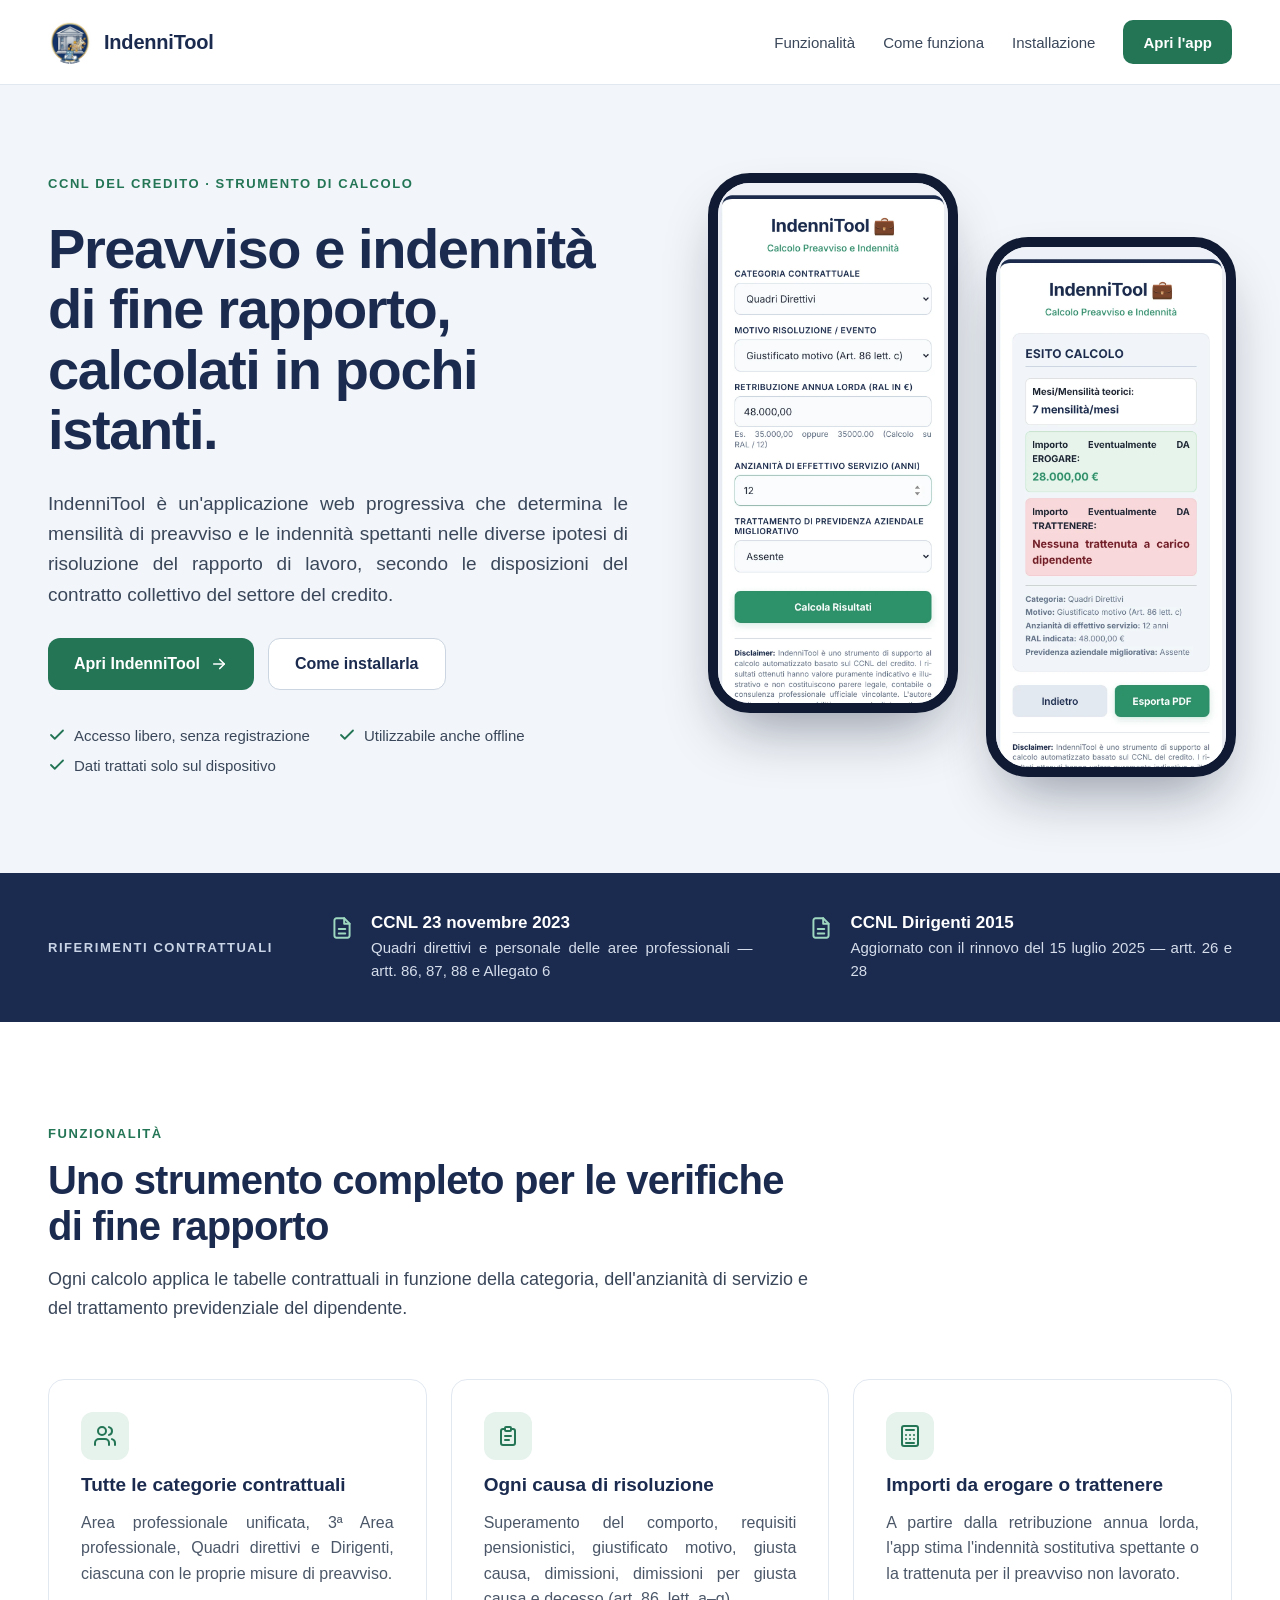
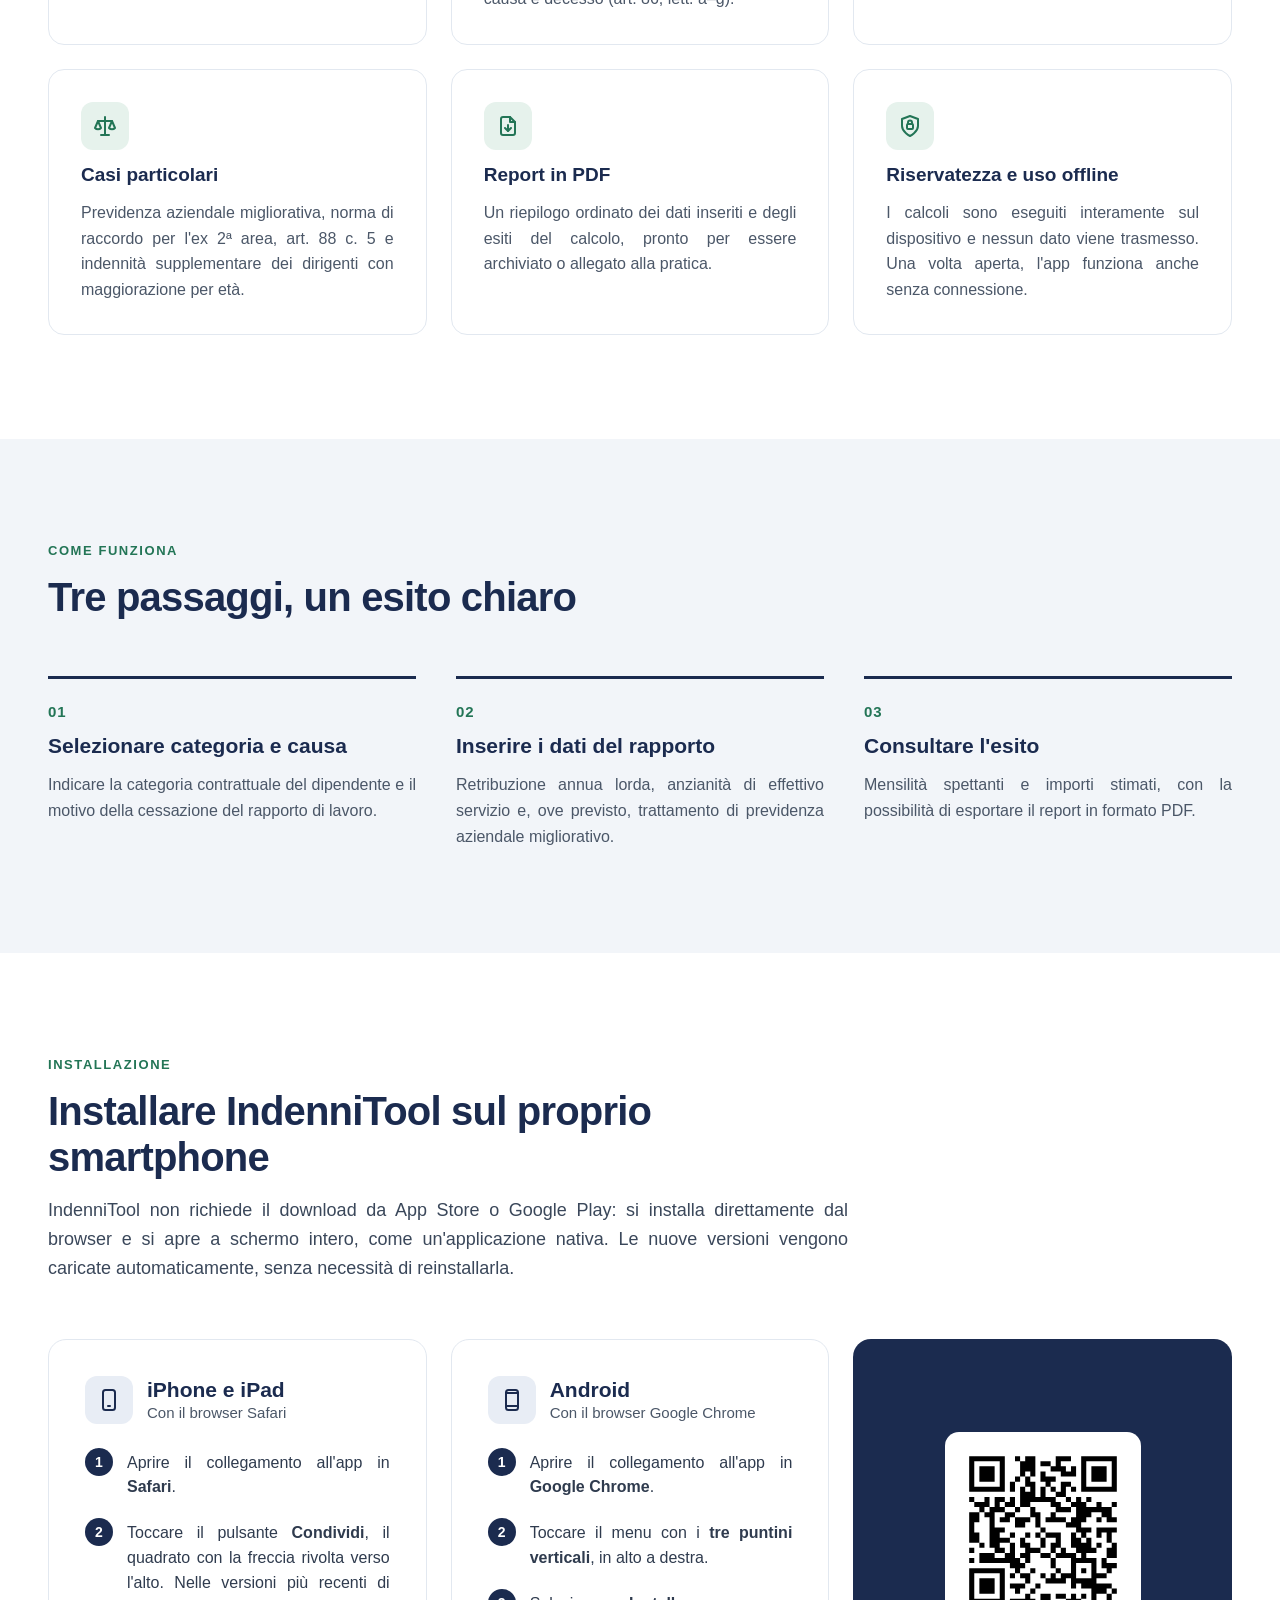
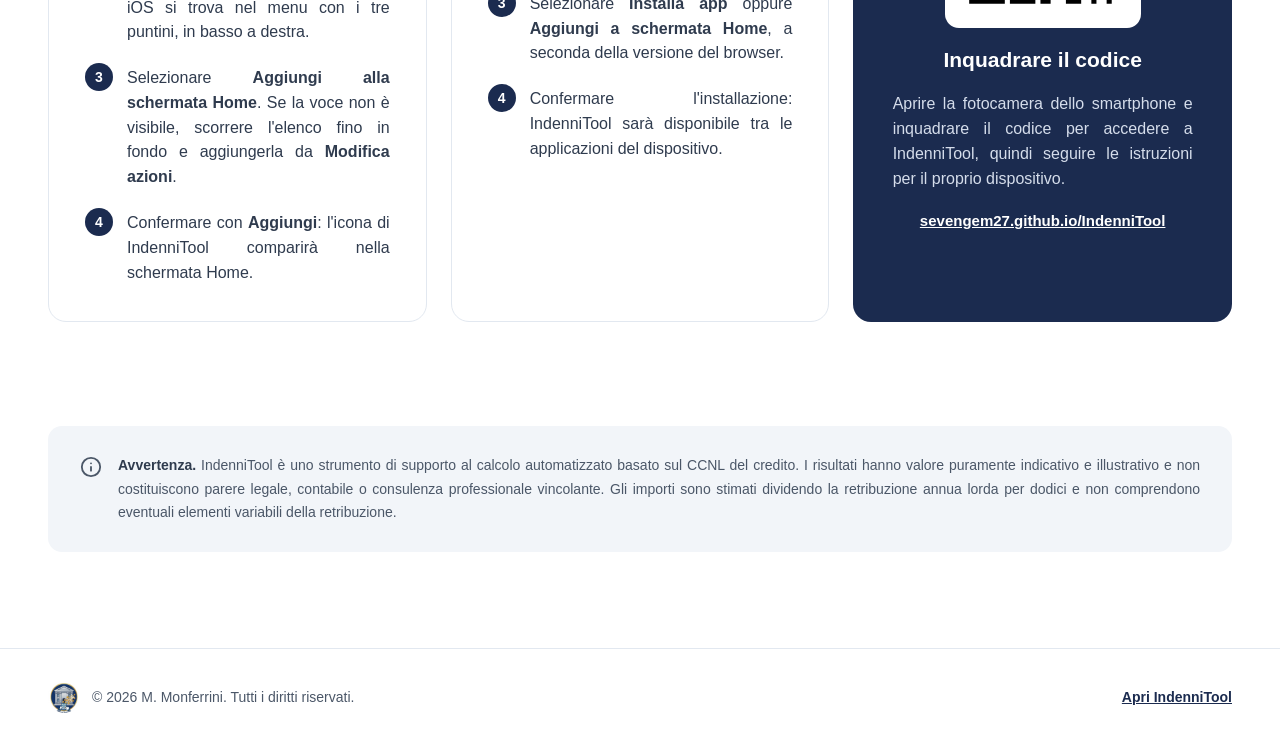
==== presentazione.html @ 3607d99e "Pagina di presentazione e testi giustificati - Nuova pagina pubblica presentazione.html con funziona" ====
<!DOCTYPE html>
<html lang="it">
<head>
<meta charset="UTF-8">
<meta name="viewport" content="width=device-width, initial-scale=1.0">
<title>IndenniTool – Calcolo del preavviso e delle indennità nel CCNL del credito</title>
<meta name="description" content="Applicazione web per calcolare mensilità di preavviso e indennità di fine rapporto secondo il CCNL del credito. Si installa sullo smartphone direttamente dal browser e funziona anche offline.">
<meta name="theme-color" content="#1B2B4F">
<link rel="icon" type="image/png" href="icon-192.png">
<link rel="apple-touch-icon" href="icon.png">
<link rel="canonical" href="https://sevengem27.github.io/IndenniTool/presentazione.html">

<!-- Anteprima del link quando la pagina viene condivisa (WhatsApp, e-mail, Teams, LinkedIn…) -->
<meta property="og:type" content="website">
<meta property="og:locale" content="it_IT">
<meta property="og:site_name" content="IndenniTool">
<meta property="og:title" content="IndenniTool – Preavviso e indennità di fine rapporto">
<meta property="og:description" content="Applicazione web per calcolare mensilità di preavviso e indennità di fine rapporto secondo il CCNL del credito. Si installa sullo smartphone direttamente dal browser e funziona anche offline.">
<meta property="og:url" content="https://sevengem27.github.io/IndenniTool/presentazione.html">
<meta property="og:image" content="https://sevengem27.github.io/IndenniTool/icon.png">
<meta property="og:image:width" content="512">
<meta property="og:image:height" content="512">
<meta name="twitter:card" content="summary">

<style>
html{scroll-behavior:smooth}
*{box-sizing:border-box}
img{max-width:100%}
body{margin:0;background:#FFFFFF}
a{color:#1B2B4F}a:hover{color:#237556}
.pulsante-primario:hover{filter:brightness(0.92)}
.pulsante-secondario:hover{background:#E4EAF2}
.voce-menu{text-decoration:none}
.voce-menu:hover{text-decoration:underline}
p{text-align:justify;-webkit-hyphens:auto;hyphens:auto}
@media (max-width: 760px){
  .secondo-telefono{display:none !important}
  .menu-voci{display:none !important}
  .titolo-hero{font-size:38px !important}
  .titolo-sezione{font-size:30px !important}
  .sezione{padding-left:20px !important;padding-right:20px !important}
  .scheda{padding:24px !important}
}
</style>
</head>
<body>
<div style="width: 100%; box-sizing: border-box; font-family: -apple-system, BlinkMacSystemFont, 'Segoe UI', Roboto, Helvetica, Arial, sans-serif; color: #1C2434; background: #FFFFFF">

<!-- Intestazione -->
<header class="sezione" style="box-sizing: border-box; padding: 20px 48px; border-bottom: 1px solid #E2E8F0; background: #FFFFFF">
<div style="max-width: 1200px; margin: 0 auto; display: flex; flex-wrap: wrap; align-items: center; justify-content: space-between; gap: 16px">
<a href="#inizio" style="display: flex; align-items: center; gap: 12px; text-decoration: none; color: #1B2B4F">
<img src="icon-192.png" alt="" style="width: 44px; height: 44px; border-radius: 50%">
<span style="font-size: 20px; font-weight: 800; letter-spacing: -0.01em">IndenniTool</span>
</a>
<nav aria-label="Navigazione principale" style="display: flex; flex-wrap: wrap; align-items: center; gap: 28px">
<div class="menu-voci" style="display: flex; gap: 28px">
<a class="voce-menu" href="#funzionalita" style="font-size: 15px; font-weight: 500; color: #3A475A">Funzionalità</a>
<a class="voce-menu" href="#come-funziona" style="font-size: 15px; font-weight: 500; color: #3A475A">Come funziona</a>
<a class="voce-menu" href="#installazione" style="font-size: 15px; font-weight: 500; color: #3A475A">Installazione</a>
</div>
<a class="pulsante-primario" href="https://sevengem27.github.io/IndenniTool/" style="display: inline-flex; align-items: center; min-height: 44px; padding: 0 20px; border-radius: 10px; background: #237556; color: #FFFFFF; font-size: 15px; font-weight: 700; text-decoration: none">Apri l'app</a>
</nav>
</div>
</header>

<!-- Hero -->
<section id="inizio" class="sezione" style="box-sizing: border-box; padding: 88px 48px 96px; background: #F2F5F9">
<div style="max-width: 1200px; margin: 0 auto; display: flex; flex-wrap: wrap; align-items: center; gap: 64px">
<div style="flex: 1 1 520px; min-width: 0; display: flex; flex-direction: column; gap: 28px">
<p style="margin: 0; font-size: 13px; font-weight: 700; letter-spacing: 0.12em; text-transform: uppercase; text-align: left; color: #237556">CCNL del Credito · Strumento di calcolo</p>
<h1 class="titolo-hero" style="margin: 0; font-size: 56px; line-height: 1.08; font-weight: 800; letter-spacing: -0.025em; color: #1B2B4F">Preavviso e indennità di fine rapporto, calcolati in pochi istanti.</h1>
<p style="margin: 0; max-width: 580px; font-size: 19px; line-height: 1.6; color: #3A475A">IndenniTool è un'applicazione web progressiva che determina le mensilità di preavviso e le indennità spettanti nelle diverse ipotesi di risoluzione del rapporto di lavoro, secondo le disposizioni del contratto collettivo del settore del credito.</p>
<div style="display: flex; flex-wrap: wrap; gap: 14px">
<a class="pulsante-primario" href="https://sevengem27.github.io/IndenniTool/" style="display: inline-flex; align-items: center; gap: 10px; min-height: 52px; padding: 0 26px; border-radius: 12px; background: #237556; color: #FFFFFF; font-size: 16px; font-weight: 700; text-decoration: none">Apri IndenniTool
<svg aria-hidden="true" width="18" height="18" viewBox="0 0 24 24" fill="none" stroke="currentColor" stroke-width="2.2" stroke-linecap="round" stroke-linejoin="round"><path d="M5 12h14"></path><path d="M13 6l6 6-6 6"></path></svg>
</a>
<a class="pulsante-secondario" href="#installazione" style="display: inline-flex; align-items: center; min-height: 52px; padding: 0 26px; border-radius: 12px; background: #FFFFFF; border: 1.5px solid #CBD5E1; color: #1B2B4F; font-size: 16px; font-weight: 700; text-decoration: none">Come installarla</a>
</div>
<ul style="margin: 8px 0 0; padding: 0; list-style: none; display: flex; flex-wrap: wrap; gap: 12px 28px">
<li style="display: flex; align-items: center; gap: 8px; font-size: 15px; font-weight: 500; color: #3A475A">
<svg aria-hidden="true" width="18" height="18" viewBox="0 0 24 24" fill="none" stroke="#237556" stroke-width="2.4" stroke-linecap="round" stroke-linejoin="round"><path d="M20 6L9 17l-5-5"></path></svg>
Accesso libero, senza registrazione</li>
<li style="display: flex; align-items: center; gap: 8px; font-size: 15px; font-weight: 500; color: #3A475A">
<svg aria-hidden="true" width="18" height="18" viewBox="0 0 24 24" fill="none" stroke="#237556" stroke-width="2.4" stroke-linecap="round" stroke-linejoin="round"><path d="M20 6L9 17l-5-5"></path></svg>
Utilizzabile anche offline</li>
<li style="display: flex; align-items: center; gap: 8px; font-size: 15px; font-weight: 500; color: #3A475A">
<svg aria-hidden="true" width="18" height="18" viewBox="0 0 24 24" fill="none" stroke="#237556" stroke-width="2.4" stroke-linecap="round" stroke-linejoin="round"><path d="M20 6L9 17l-5-5"></path></svg>
Dati trattati solo sul dispositivo</li>
</ul>
</div>
<div style="flex: 1 1 440px; min-width: 0; display: flex; justify-content: center; align-items: flex-start; gap: 28px">
<div style="width: 250px; flex-shrink: 0; border: 10px solid #101B33; border-radius: 42px; overflow: hidden; background: #EEF2F7; box-shadow: 0 30px 60px -20px rgba(16, 27, 51, 0.45)">
<img src="presentazione/app-modulo.webp" alt="Schermata di IndenniTool: modulo di inserimento con categoria, motivo di risoluzione, RAL, anzianità e previdenza" style="display: block; width: 100%; height: 520px; object-fit: cover; object-position: top">
</div>
<div class="secondo-telefono" style="width: 250px; flex-shrink: 0; margin-top: 64px; border: 10px solid #101B33; border-radius: 42px; overflow: hidden; background: #EEF2F7; box-shadow: 0 30px 60px -20px rgba(16, 27, 51, 0.45)">
<img src="presentazione/app-risultato.webp" alt="Schermata di IndenniTool: esito del calcolo con mensilità spettanti e importo da erogare" style="display: block; width: 100%; height: 520px; object-fit: cover; object-position: top">
</div>
</div>
</div>
</section>

<!-- Riferimenti contrattuali -->
<section class="sezione" aria-label="Riferimenti contrattuali" style="box-sizing: border-box; padding: 40px 48px; background: #1B2B4F; color: #FFFFFF">
<div style="max-width: 1200px; margin: 0 auto; display: flex; flex-wrap: wrap; align-items: center; gap: 24px 56px">
<p style="margin: 0; flex: 0 0 auto; font-size: 13px; font-weight: 700; letter-spacing: 0.12em; text-transform: uppercase; text-align: left; color: #C9D4E6">Riferimenti contrattuali</p>
<div style="flex: 1 1 300px; min-width: 0; display: flex; gap: 16px; align-items: flex-start">
<svg aria-hidden="true" width="26" height="26" viewBox="0 0 24 24" fill="none" stroke="#9FD8C0" stroke-width="1.8" stroke-linecap="round" stroke-linejoin="round" style="flex-shrink: 0; margin-top: 2px"><path d="M14 3H7a2 2 0 0 0-2 2v14a2 2 0 0 0 2 2h10a2 2 0 0 0 2-2V8z"></path><path d="M14 3v5h5"></path><path d="M9 13h6"></path><path d="M9 17h6"></path></svg>
<div>
<p style="margin: 0 0 4px; font-size: 17px; font-weight: 700">CCNL 23 novembre 2023</p>
<p style="margin: 0; font-size: 15px; line-height: 1.5; color: #D5DDEB">Quadri direttivi e personale delle aree professionali — artt. 86, 87, 88 e Allegato 6</p>
</div>
</div>
<div style="flex: 1 1 300px; min-width: 0; display: flex; gap: 16px; align-items: flex-start">
<svg aria-hidden="true" width="26" height="26" viewBox="0 0 24 24" fill="none" stroke="#9FD8C0" stroke-width="1.8" stroke-linecap="round" stroke-linejoin="round" style="flex-shrink: 0; margin-top: 2px"><path d="M14 3H7a2 2 0 0 0-2 2v14a2 2 0 0 0 2 2h10a2 2 0 0 0 2-2V8z"></path><path d="M14 3v5h5"></path><path d="M9 13h6"></path><path d="M9 17h6"></path></svg>
<div>
<p style="margin: 0 0 4px; font-size: 17px; font-weight: 700">CCNL Dirigenti 2015</p>
<p style="margin: 0; font-size: 15px; line-height: 1.5; color: #D5DDEB">Aggiornato con il rinnovo del 15 luglio 2025 — artt. 26 e 28</p>
</div>
</div>
</div>
</section>

<!-- Funzionalità -->
<section id="funzionalita" class="sezione" style="box-sizing: border-box; padding: 104px 48px; background: #FFFFFF">
<div style="max-width: 1200px; margin: 0 auto; display: flex; flex-direction: column; gap: 56px">
<div style="max-width: 760px; display: flex; flex-direction: column; gap: 16px">
<p style="margin: 0; font-size: 13px; font-weight: 700; letter-spacing: 0.12em; text-transform: uppercase; text-align: left; color: #237556">Funzionalità</p>
<h2 class="titolo-sezione" style="margin: 0; font-size: 40px; line-height: 1.15; font-weight: 800; letter-spacing: -0.02em; color: #1B2B4F">Uno strumento completo per le verifiche di fine rapporto</h2>
<p style="margin: 0; font-size: 18px; line-height: 1.6; color: #3A475A">Ogni calcolo applica le tabelle contrattuali in funzione della categoria, dell'anzianità di servizio e del trattamento previdenziale del dipendente.</p>
</div>
<div style="display: grid; grid-template-columns: repeat(auto-fit, minmax(300px, 1fr)); gap: 24px">

<div style="box-sizing: border-box; padding: 32px; border: 1px solid #E2E8F0; border-radius: 16px; background: #FFFFFF; display: flex; flex-direction: column; gap: 14px">
<div style="width: 48px; height: 48px; border-radius: 12px; background: #E6F2EC; display: flex; align-items: center; justify-content: center">
<svg aria-hidden="true" width="24" height="24" viewBox="0 0 24 24" fill="none" stroke="#237556" stroke-width="2" stroke-linecap="round" stroke-linejoin="round"><path d="M16 21v-2a4 4 0 0 0-4-4H6a4 4 0 0 0-4 4v2"></path><circle cx="9" cy="7" r="4"></circle><path d="M22 21v-2a4 4 0 0 0-3-3.87"></path><path d="M16 3.13a4 4 0 0 1 0 7.75"></path></svg>
</div>
<h3 style="margin: 0; font-size: 19px; font-weight: 700; color: #1B2B4F">Tutte le categorie contrattuali</h3>
<p style="margin: 0; font-size: 16px; line-height: 1.6; color: #4B5768">Area professionale unificata, 3ª Area professionale, Quadri direttivi e Dirigenti, ciascuna con le proprie misure di preavviso.</p>
</div>

<div style="box-sizing: border-box; padding: 32px; border: 1px solid #E2E8F0; border-radius: 16px; background: #FFFFFF; display: flex; flex-direction: column; gap: 14px">
<div style="width: 48px; height: 48px; border-radius: 12px; background: #E6F2EC; display: flex; align-items: center; justify-content: center">
<svg aria-hidden="true" width="24" height="24" viewBox="0 0 24 24" fill="none" stroke="#237556" stroke-width="2" stroke-linecap="round" stroke-linejoin="round"><path d="M9 5H7a2 2 0 0 0-2 2v12a2 2 0 0 0 2 2h10a2 2 0 0 0 2-2V7a2 2 0 0 0-2-2h-2"></path><rect x="9" y="3" width="6" height="4" rx="1"></rect><path d="M9 12h6"></path><path d="M9 16h4"></path></svg>
</div>
<h3 style="margin: 0; font-size: 19px; font-weight: 700; color: #1B2B4F">Ogni causa di risoluzione</h3>
<p style="margin: 0; font-size: 16px; line-height: 1.6; color: #4B5768">Superamento del comporto, requisiti pensionistici, giustificato motivo, giusta causa, dimissioni, dimissioni per giusta causa e decesso (art. 86, lett. a–g).</p>
</div>

<div style="box-sizing: border-box; padding: 32px; border: 1px solid #E2E8F0; border-radius: 16px; background: #FFFFFF; display: flex; flex-direction: column; gap: 14px">
<div style="width: 48px; height: 48px; border-radius: 12px; background: #E6F2EC; display: flex; align-items: center; justify-content: center">
<svg aria-hidden="true" width="24" height="24" viewBox="0 0 24 24" fill="none" stroke="#237556" stroke-width="2" stroke-linecap="round" stroke-linejoin="round"><rect x="4" y="2" width="16" height="20" rx="2"></rect><path d="M8 6h8"></path><path d="M8 11h.01"></path><path d="M12 11h.01"></path><path d="M16 11h.01"></path><path d="M8 15h.01"></path><path d="M12 15h.01"></path><path d="M16 15h.01"></path><path d="M8 19h8"></path></svg>
</div>
<h3 style="margin: 0; font-size: 19px; font-weight: 700; color: #1B2B4F">Importi da erogare o trattenere</h3>
<p style="margin: 0; font-size: 16px; line-height: 1.6; color: #4B5768">A partire dalla retribuzione annua lorda, l'app stima l'indennità sostitutiva spettante o la trattenuta per il preavviso non lavorato.</p>
</div>

<div style="box-sizing: border-box; padding: 32px; border: 1px solid #E2E8F0; border-radius: 16px; background: #FFFFFF; display: flex; flex-direction: column; gap: 14px">
<div style="width: 48px; height: 48px; border-radius: 12px; background: #E6F2EC; display: flex; align-items: center; justify-content: center">
<svg aria-hidden="true" width="24" height="24" viewBox="0 0 24 24" fill="none" stroke="#237556" stroke-width="2" stroke-linecap="round" stroke-linejoin="round"><path d="M12 3v18"></path><path d="M5 7h14"></path><path d="M5 7l-3 7a4 4 0 0 0 6 0z"></path><path d="M19 7l-3 7a4 4 0 0 0 6 0z"></path><path d="M8 21h8"></path></svg>
</div>
<h3 style="margin: 0; font-size: 19px; font-weight: 700; color: #1B2B4F">Casi particolari</h3>
<p style="margin: 0; font-size: 16px; line-height: 1.6; color: #4B5768">Previdenza aziendale migliorativa, norma di raccordo per l'ex 2ª area, art. 88 c. 5 e indennità supplementare dei dirigenti con maggiorazione per età.</p>
</div>

<div style="box-sizing: border-box; padding: 32px; border: 1px solid #E2E8F0; border-radius: 16px; background: #FFFFFF; display: flex; flex-direction: column; gap: 14px">
<div style="width: 48px; height: 48px; border-radius: 12px; background: #E6F2EC; display: flex; align-items: center; justify-content: center">
<svg aria-hidden="true" width="24" height="24" viewBox="0 0 24 24" fill="none" stroke="#237556" stroke-width="2" stroke-linecap="round" stroke-linejoin="round"><path d="M14 3H7a2 2 0 0 0-2 2v14a2 2 0 0 0 2 2h10a2 2 0 0 0 2-2V8z"></path><path d="M14 3v5h5"></path><path d="M12 11v6"></path><path d="M9 14l3 3 3-3"></path></svg>
</div>
<h3 style="margin: 0; font-size: 19px; font-weight: 700; color: #1B2B4F">Report in PDF</h3>
<p style="margin: 0; font-size: 16px; line-height: 1.6; color: #4B5768">Un riepilogo ordinato dei dati inseriti e degli esiti del calcolo, pronto per essere archiviato o allegato alla pratica.</p>
</div>

<div style="box-sizing: border-box; padding: 32px; border: 1px solid #E2E8F0; border-radius: 16px; background: #FFFFFF; display: flex; flex-direction: column; gap: 14px">
<div style="width: 48px; height: 48px; border-radius: 12px; background: #E6F2EC; display: flex; align-items: center; justify-content: center">
<svg aria-hidden="true" width="24" height="24" viewBox="0 0 24 24" fill="none" stroke="#237556" stroke-width="2" stroke-linecap="round" stroke-linejoin="round"><path d="M12 22s8-4 8-10V5l-8-3-8 3v7c0 6 8 10 8 10z"></path><rect x="9" y="10" width="6" height="5" rx="1"></rect><path d="M10 10V8.5a2 2 0 0 1 4 0V10"></path></svg>
</div>
<h3 style="margin: 0; font-size: 19px; font-weight: 700; color: #1B2B4F">Riservatezza e uso offline</h3>
<p style="margin: 0; font-size: 16px; line-height: 1.6; color: #4B5768">I calcoli sono eseguiti interamente sul dispositivo e nessun dato viene trasmesso. Una volta aperta, l'app funziona anche senza connessione.</p>
</div>

</div>
</div>
</section>

<!-- Come funziona -->
<section id="come-funziona" class="sezione" style="box-sizing: border-box; padding: 104px 48px; background: #F2F5F9">
<div style="max-width: 1200px; margin: 0 auto; display: flex; flex-direction: column; gap: 56px">
<div style="max-width: 760px; display: flex; flex-direction: column; gap: 16px">
<p style="margin: 0; font-size: 13px; font-weight: 700; letter-spacing: 0.12em; text-transform: uppercase; text-align: left; color: #237556">Come funziona</p>
<h2 class="titolo-sezione" style="margin: 0; font-size: 40px; line-height: 1.15; font-weight: 800; letter-spacing: -0.02em; color: #1B2B4F">Tre passaggi, un esito chiaro</h2>
</div>
<ol style="margin: 0; padding: 0; list-style: none; display: grid; grid-template-columns: repeat(auto-fit, minmax(280px, 1fr)); gap: 40px">
<li style="display: flex; flex-direction: column; gap: 14px; padding-top: 24px; border-top: 3px solid #1B2B4F">
<span style="font-size: 15px; font-weight: 800; letter-spacing: 0.06em; color: #237556">01</span>
<h3 style="margin: 0; font-size: 21px; font-weight: 700; color: #1B2B4F">Selezionare categoria e causa</h3>
<p style="margin: 0; font-size: 16px; line-height: 1.6; color: #4B5768">Indicare la categoria contrattuale del dipendente e il motivo della cessazione del rapporto di lavoro.</p>
</li>
<li style="display: flex; flex-direction: column; gap: 14px; padding-top: 24px; border-top: 3px solid #1B2B4F">
<span style="font-size: 15px; font-weight: 800; letter-spacing: 0.06em; color: #237556">02</span>
<h3 style="margin: 0; font-size: 21px; font-weight: 700; color: #1B2B4F">Inserire i dati del rapporto</h3>
<p style="margin: 0; font-size: 16px; line-height: 1.6; color: #4B5768">Retribuzione annua lorda, anzianità di effettivo servizio e, ove previsto, trattamento di previdenza aziendale migliorativo.</p>
</li>
<li style="display: flex; flex-direction: column; gap: 14px; padding-top: 24px; border-top: 3px solid #1B2B4F">
<span style="font-size: 15px; font-weight: 800; letter-spacing: 0.06em; color: #237556">03</span>
<h3 style="margin: 0; font-size: 21px; font-weight: 700; color: #1B2B4F">Consultare l'esito</h3>
<p style="margin: 0; font-size: 16px; line-height: 1.6; color: #4B5768">Mensilità spettanti e importi stimati, con la possibilità di esportare il report in formato PDF.</p>
</li>
</ol>
</div>
</section>

<!-- Installazione -->
<section id="installazione" class="sezione" style="box-sizing: border-box; padding: 104px 48px; background: #FFFFFF">
<div style="max-width: 1200px; margin: 0 auto; display: flex; flex-direction: column; gap: 56px">
<div style="max-width: 800px; display: flex; flex-direction: column; gap: 16px">
<p style="margin: 0; font-size: 13px; font-weight: 700; letter-spacing: 0.12em; text-transform: uppercase; text-align: left; color: #237556">Installazione</p>
<h2 class="titolo-sezione" style="margin: 0; font-size: 40px; line-height: 1.15; font-weight: 800; letter-spacing: -0.02em; color: #1B2B4F">Installare IndenniTool sul proprio smartphone</h2>
<p style="margin: 0; font-size: 18px; line-height: 1.6; color: #3A475A">IndenniTool non richiede il download da App Store o Google Play: si installa direttamente dal browser e si apre a schermo intero, come un'applicazione nativa. Le nuove versioni vengono caricate automaticamente, senza necessità di reinstallarla.</p>
</div>

<div style="display: grid; grid-template-columns: repeat(auto-fit, minmax(320px, 1fr)); gap: 24px">

<div class="scheda" style="box-sizing: border-box; padding: 36px; border: 1px solid #E2E8F0; border-radius: 18px; background: #FFFFFF; display: flex; flex-direction: column; gap: 24px">
<div style="display: flex; align-items: center; gap: 14px">
<div style="width: 48px; height: 48px; border-radius: 12px; background: #E8EDF5; display: flex; align-items: center; justify-content: center">
<svg aria-hidden="true" width="24" height="24" viewBox="0 0 24 24" fill="none" stroke="#1B2B4F" stroke-width="2" stroke-linecap="round" stroke-linejoin="round"><rect x="6" y="2" width="12" height="20" rx="2.5"></rect><path d="M11 18h2"></path></svg>
</div>
<div>
<h3 style="margin: 0; font-size: 21px; font-weight: 700; color: #1B2B4F">iPhone e iPad</h3>
<p style="margin: 2px 0 0; font-size: 15px; color: #4B5768; text-align: left">Con il browser Safari</p>
</div>
</div>
<ol style="margin: 0; padding: 0; list-style: none; display: flex; flex-direction: column; gap: 18px">
<li style="display: flex; gap: 14px; align-items: flex-start">
<span style="flex-shrink: 0; width: 28px; height: 28px; border-radius: 50%; background: #1B2B4F; color: #FFFFFF; font-size: 14px; font-weight: 700; display: flex; align-items: center; justify-content: center">1</span>
<p style="margin: 3px 0 0; font-size: 16px; line-height: 1.55; color: #2F3B4E">Aprire il collegamento all'app in <strong>Safari</strong>.</p>
</li>
<li style="display: flex; gap: 14px; align-items: flex-start">
<span style="flex-shrink: 0; width: 28px; height: 28px; border-radius: 50%; background: #1B2B4F; color: #FFFFFF; font-size: 14px; font-weight: 700; display: flex; align-items: center; justify-content: center">2</span>
<p style="margin: 3px 0 0; font-size: 16px; line-height: 1.55; color: #2F3B4E">Toccare il pulsante <strong>Condividi</strong>, il quadrato con la freccia rivolta verso l'alto. Nelle versioni più recenti di iOS si trova nel menu con i tre puntini, in basso a destra.</p>
</li>
<li style="display: flex; gap: 14px; align-items: flex-start">
<span style="flex-shrink: 0; width: 28px; height: 28px; border-radius: 50%; background: #1B2B4F; color: #FFFFFF; font-size: 14px; font-weight: 700; display: flex; align-items: center; justify-content: center">3</span>
<p style="margin: 3px 0 0; font-size: 16px; line-height: 1.55; color: #2F3B4E">Selezionare <strong>Aggiungi alla schermata Home</strong>. Se la voce non è visibile, scorrere l'elenco fino in fondo e aggiungerla da <strong>Modifica azioni</strong>.</p>
</li>
<li style="display: flex; gap: 14px; align-items: flex-start">
<span style="flex-shrink: 0; width: 28px; height: 28px; border-radius: 50%; background: #1B2B4F; color: #FFFFFF; font-size: 14px; font-weight: 700; display: flex; align-items: center; justify-content: center">4</span>
<p style="margin: 3px 0 0; font-size: 16px; line-height: 1.55; color: #2F3B4E">Confermare con <strong>Aggiungi</strong>: l'icona di IndenniTool comparirà nella schermata Home.</p>
</li>
</ol>
</div>

<div class="scheda" style="box-sizing: border-box; padding: 36px; border: 1px solid #E2E8F0; border-radius: 18px; background: #FFFFFF; display: flex; flex-direction: column; gap: 24px">
<div style="display: flex; align-items: center; gap: 14px">
<div style="width: 48px; height: 48px; border-radius: 12px; background: #E8EDF5; display: flex; align-items: center; justify-content: center">
<svg aria-hidden="true" width="24" height="24" viewBox="0 0 24 24" fill="none" stroke="#1B2B4F" stroke-width="2" stroke-linecap="round" stroke-linejoin="round"><rect x="6" y="2" width="12" height="20" rx="2.5"></rect><path d="M6 5h12"></path><path d="M6 18h12"></path></svg>
</div>
<div>
<h3 style="margin: 0; font-size: 21px; font-weight: 700; color: #1B2B4F">Android</h3>
<p style="margin: 2px 0 0; font-size: 15px; color: #4B5768; text-align: left">Con il browser Google Chrome</p>
</div>
</div>
<ol style="margin: 0; padding: 0; list-style: none; display: flex; flex-direction: column; gap: 18px">
<li style="display: flex; gap: 14px; align-items: flex-start">
<span style="flex-shrink: 0; width: 28px; height: 28px; border-radius: 50%; background: #1B2B4F; color: #FFFFFF; font-size: 14px; font-weight: 700; display: flex; align-items: center; justify-content: center">1</span>
<p style="margin: 3px 0 0; font-size: 16px; line-height: 1.55; color: #2F3B4E">Aprire il collegamento all'app in <strong>Google Chrome</strong>.</p>
</li>
<li style="display: flex; gap: 14px; align-items: flex-start">
<span style="flex-shrink: 0; width: 28px; height: 28px; border-radius: 50%; background: #1B2B4F; color: #FFFFFF; font-size: 14px; font-weight: 700; display: flex; align-items: center; justify-content: center">2</span>
<p style="margin: 3px 0 0; font-size: 16px; line-height: 1.55; color: #2F3B4E">Toccare il menu con i <strong>tre puntini verticali</strong>, in alto a destra.</p>
</li>
<li style="display: flex; gap: 14px; align-items: flex-start">
<span style="flex-shrink: 0; width: 28px; height: 28px; border-radius: 50%; background: #1B2B4F; color: #FFFFFF; font-size: 14px; font-weight: 700; display: flex; align-items: center; justify-content: center">3</span>
<p style="margin: 3px 0 0; font-size: 16px; line-height: 1.55; color: #2F3B4E">Selezionare <strong>Installa app</strong> oppure <strong>Aggiungi a schermata Home</strong>, a seconda della versione del browser.</p>
</li>
<li style="display: flex; gap: 14px; align-items: flex-start">
<span style="flex-shrink: 0; width: 28px; height: 28px; border-radius: 50%; background: #1B2B4F; color: #FFFFFF; font-size: 14px; font-weight: 700; display: flex; align-items: center; justify-content: center">4</span>
<p style="margin: 3px 0 0; font-size: 16px; line-height: 1.55; color: #2F3B4E">Confermare l'installazione: IndenniTool sarà disponibile tra le applicazioni del dispositivo.</p>
</li>
</ol>
</div>

<div class="scheda" style="box-sizing: border-box; padding: 36px; border-radius: 18px; background: #1B2B4F; color: #FFFFFF; display: flex; flex-direction: column; align-items: center; justify-content: center; gap: 20px; text-align: center">
<div style="padding: 14px; border-radius: 14px; background: #FFFFFF">
<img width="168" height="168" src="presentazione/qr-indennitool.svg" alt="Codice QR per aprire IndenniTool" style="display: block; width: 168px; height: 168px">
</div>
<h3 style="margin: 0; font-size: 21px; font-weight: 700">Inquadrare il codice</h3>
<p style="margin: 0; max-width: 300px; font-size: 16px; line-height: 1.55; color: #D5DDEB">Aprire la fotocamera dello smartphone e inquadrare il codice per accedere a IndenniTool, quindi seguire le istruzioni per il proprio dispositivo.</p>
<a href="https://sevengem27.github.io/IndenniTool/" style="font-size: 15px; font-weight: 600; color: #FFFFFF">sevengem27.github.io/IndenniTool</a>
</div>

</div>
</div>
</section>

<!-- Avvertenza -->
<section class="sezione" aria-label="Avvertenza" style="box-sizing: border-box; padding: 0 48px 96px; background: #FFFFFF">
<div style="max-width: 1200px; margin: 0 auto; box-sizing: border-box; padding: 28px 32px; border-radius: 14px; background: #F2F5F9; display: flex; gap: 16px; align-items: flex-start">
<svg aria-hidden="true" width="22" height="22" viewBox="0 0 24 24" fill="none" stroke="#4B5768" stroke-width="2" stroke-linecap="round" stroke-linejoin="round" style="flex-shrink: 0; margin-top: 2px"><circle cx="12" cy="12" r="10"></circle><path d="M12 16v-4"></path><path d="M12 8h.01"></path></svg>
<p style="margin: 0; font-size: 14px; line-height: 1.65; color: #4B5768"><strong style="color: #2F3B4E">Avvertenza.</strong> IndenniTool è uno strumento di supporto al calcolo automatizzato basato sul CCNL del credito. I risultati hanno valore puramente indicativo e illustrativo e non costituiscono parere legale, contabile o consulenza professionale vincolante. Gli importi sono stimati dividendo la retribuzione annua lorda per dodici e non comprendono eventuali elementi variabili della retribuzione.</p>
</div>
</section>

<!-- Piè di pagina -->
<footer class="sezione" style="box-sizing: border-box; padding: 32px 48px; border-top: 1px solid #E2E8F0; background: #FFFFFF">
<div style="max-width: 1200px; margin: 0 auto; display: flex; flex-wrap: wrap; align-items: center; justify-content: space-between; gap: 16px">
<div style="display: flex; align-items: center; gap: 12px">
<img loading="lazy" src="icon-192.png" alt="" style="width: 32px; height: 32px; border-radius: 50%">
<p style="margin: 0; font-size: 14px; color: #4B5768">© 2026 M. Monferrini. Tutti i diritti riservati.</p>
</div>
<a href="https://sevengem27.github.io/IndenniTool/" style="font-size: 14px; font-weight: 600; color: #1B2B4F">Apri IndenniTool</a>
</div>
</footer>

</div>
</body>
</html>
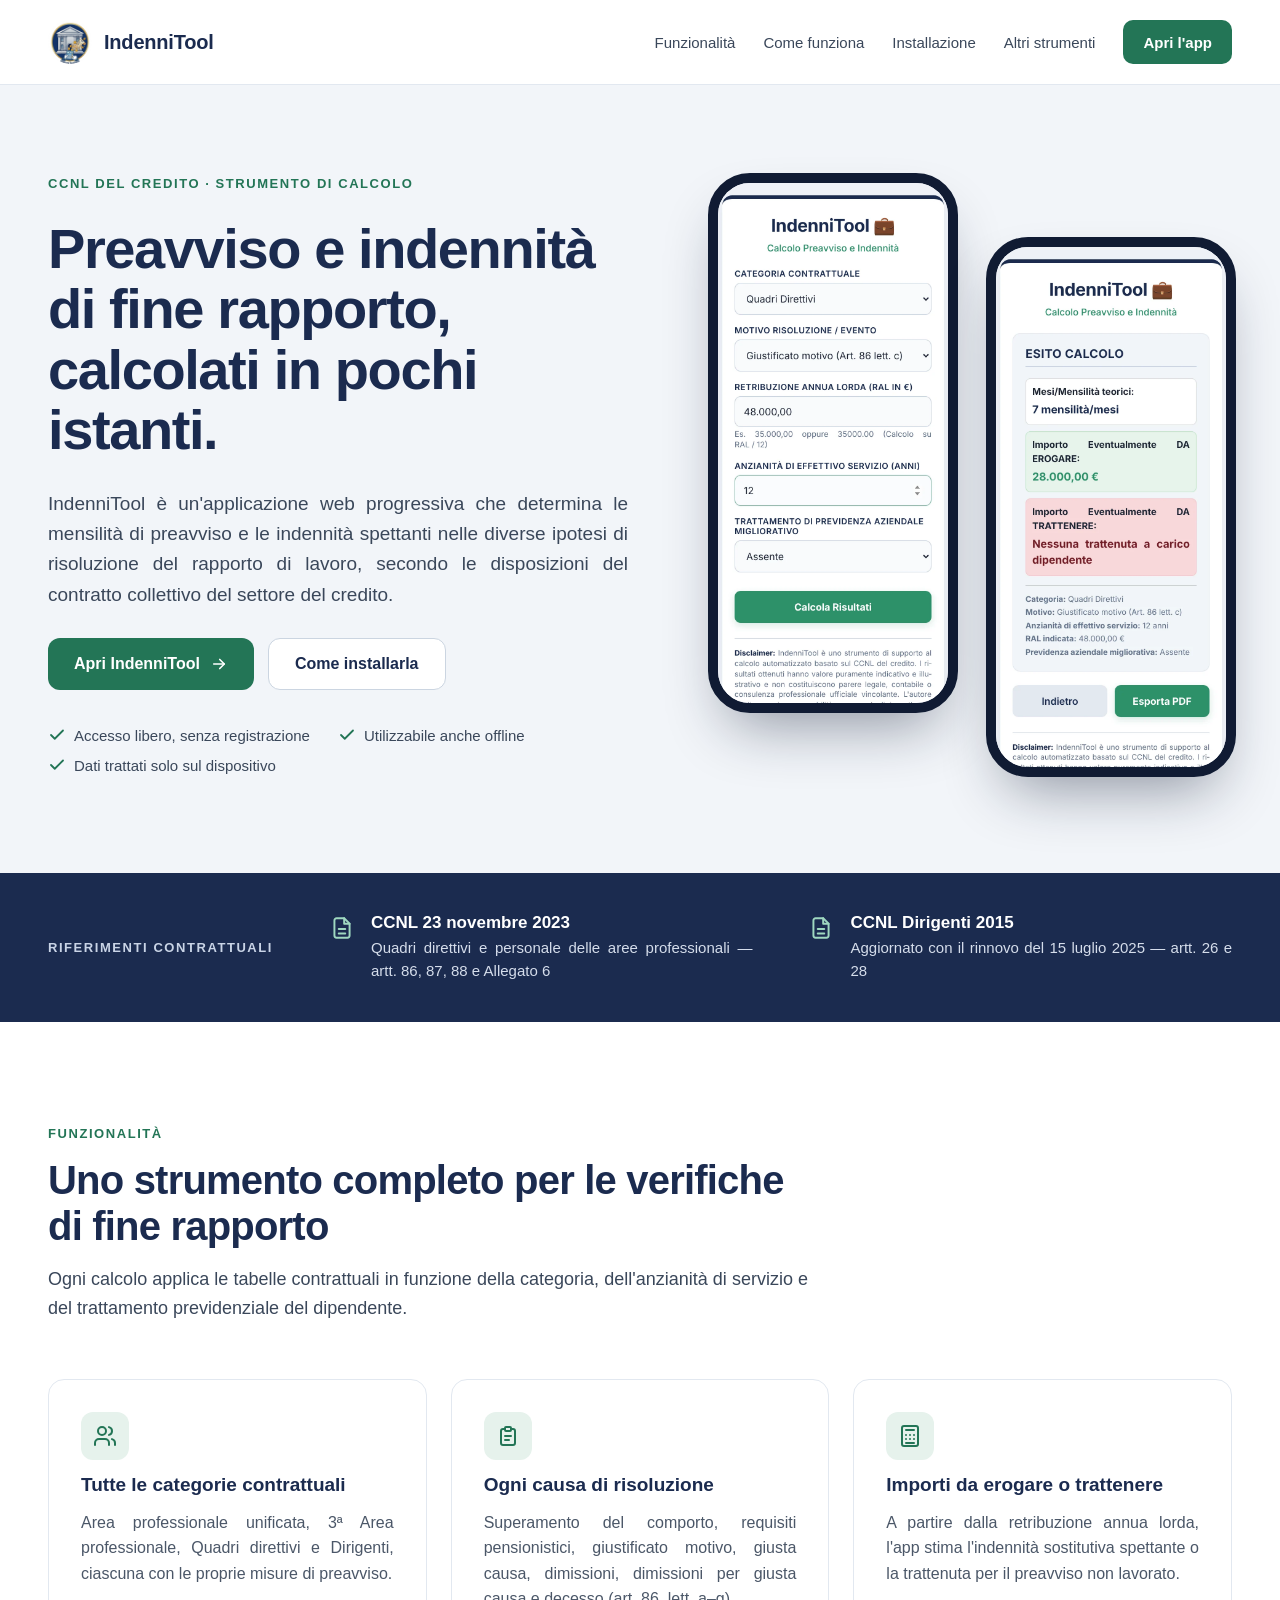
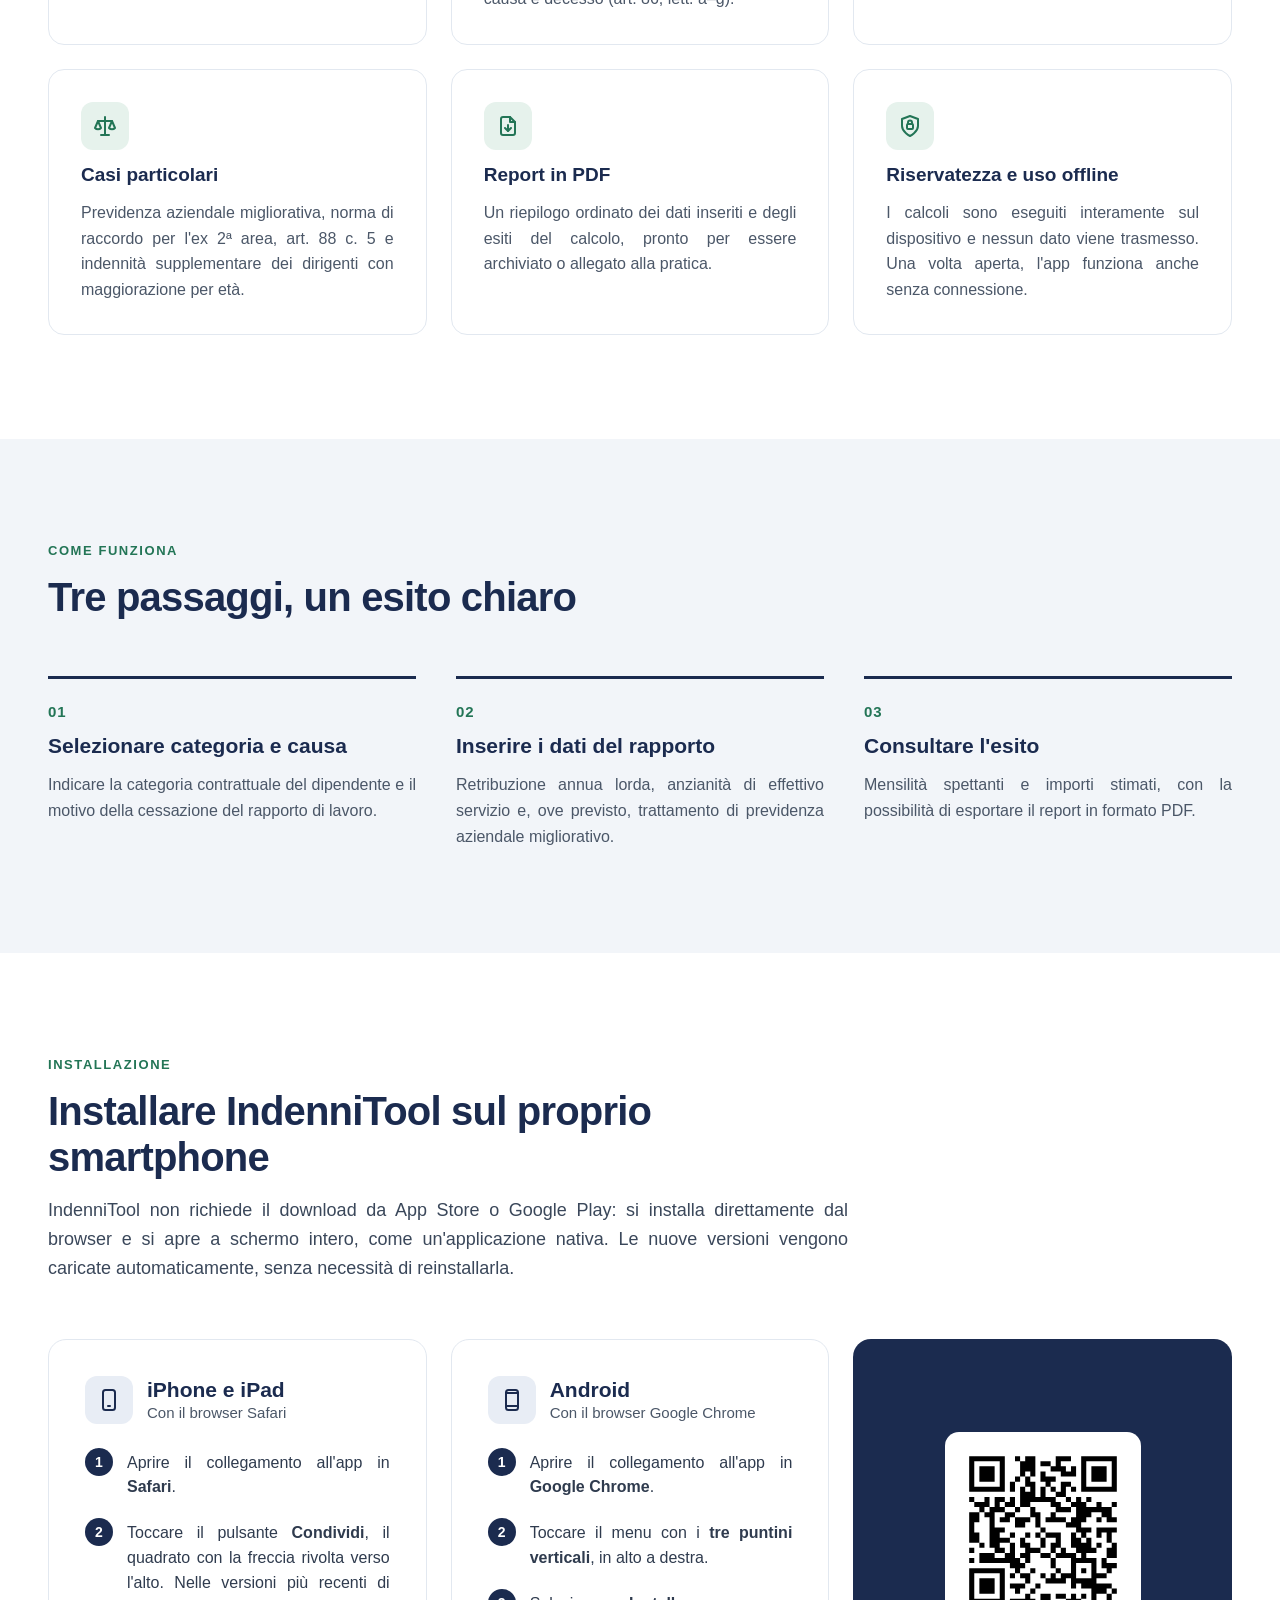
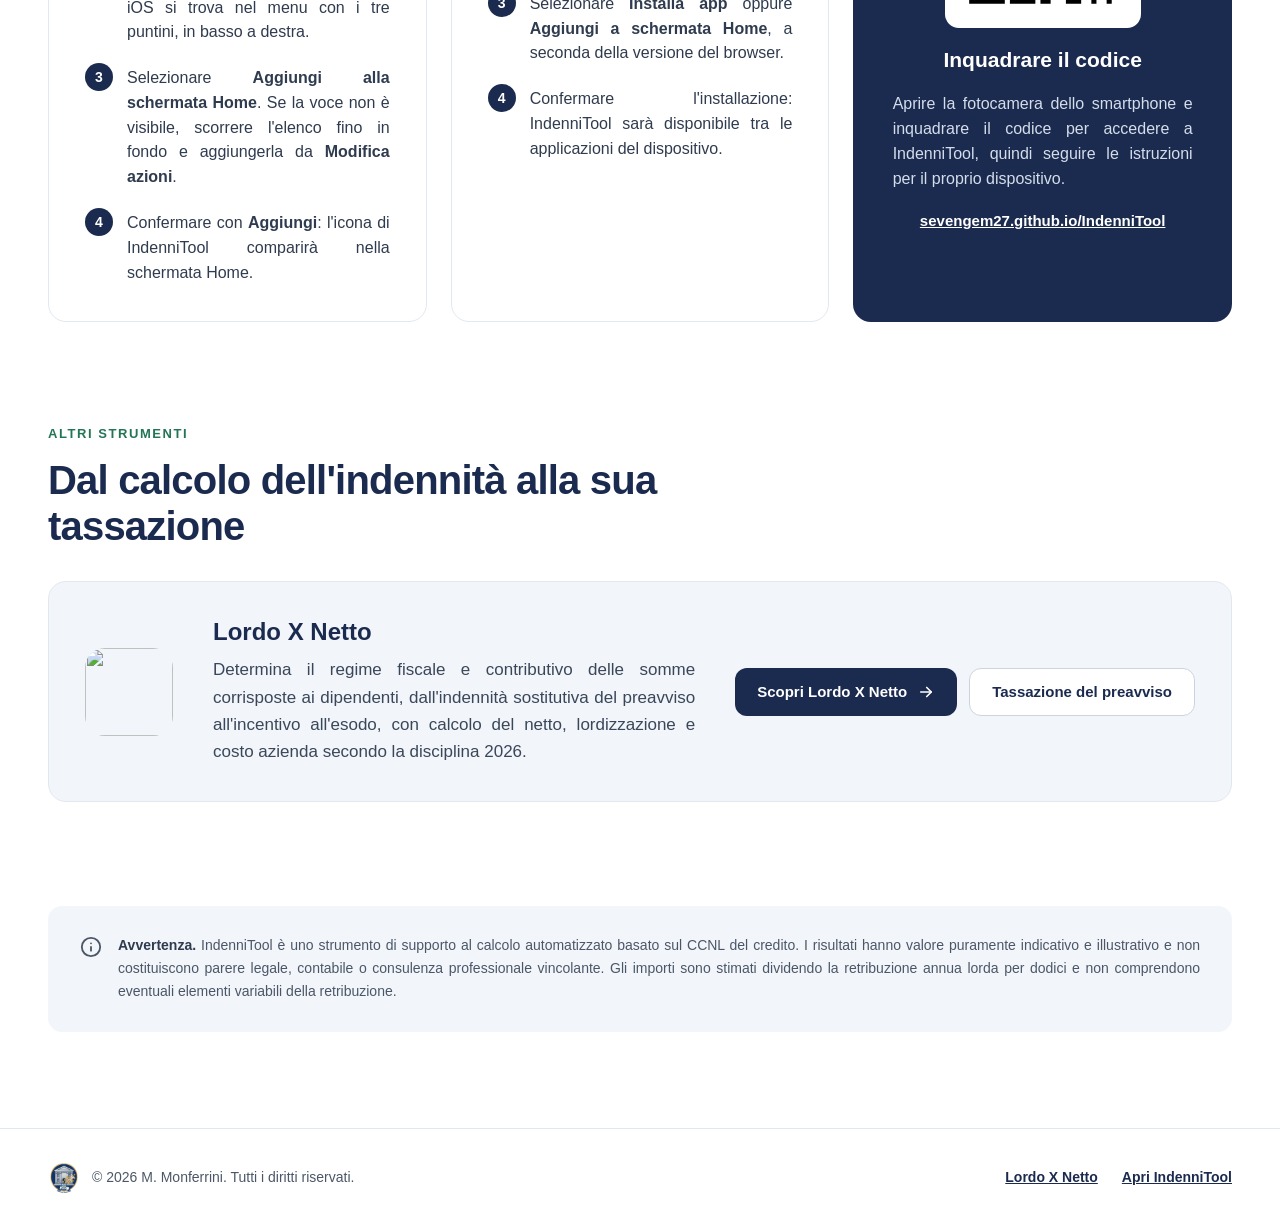
==== commit d0bd5ab2: "Pagina di presentazione: collegamento a Lordo X Netto" ====
--- a/presentazione.html
+++ b/presentazione.html
@@ -30,6 +30,7 @@
 a{color:#1B2B4F}a:hover{color:#237556}
 .pulsante-primario:hover{filter:brightness(0.92)}
 .pulsante-secondario:hover{background:#E4EAF2}
+.scheda-correlata:hover{border-color:#B8C4D3}
 .voce-menu{text-decoration:none}
 .voce-menu:hover{text-decoration:underline}
 p{text-align:justify;-webkit-hyphens:auto;hyphens:auto}
@@ -58,6 +59,7 @@
 <a class="voce-menu" href="#funzionalita" style="font-size: 15px; font-weight: 500; color: #3A475A">Funzionalità</a>
 <a class="voce-menu" href="#come-funziona" style="font-size: 15px; font-weight: 500; color: #3A475A">Come funziona</a>
 <a class="voce-menu" href="#installazione" style="font-size: 15px; font-weight: 500; color: #3A475A">Installazione</a>
+<a class="voce-menu" href="#strumenti" style="font-size: 15px; font-weight: 500; color: #3A475A">Altri strumenti</a>
 </div>
 <a class="pulsante-primario" href="https://sevengem27.github.io/IndenniTool/" style="display: inline-flex; align-items: center; min-height: 44px; padding: 0 20px; border-radius: 10px; background: #237556; color: #FFFFFF; font-size: 15px; font-weight: 700; text-decoration: none">Apri l'app</a>
 </nav>
@@ -294,6 +296,29 @@
 </div>
 </section>
 
+<!-- Altri strumenti -->
+<section id="strumenti" class="sezione" style="box-sizing: border-box; padding: 0 48px 104px; background: #FFFFFF">
+<div style="max-width: 1200px; margin: 0 auto; display: flex; flex-direction: column; gap: 32px">
+<div style="max-width: 760px; display: flex; flex-direction: column; gap: 16px">
+<p style="margin: 0; font-size: 13px; font-weight: 700; letter-spacing: 0.12em; text-transform: uppercase; text-align: left; color: #237556">Altri strumenti</p>
+<h2 class="titolo-sezione" style="margin: 0; font-size: 40px; line-height: 1.15; font-weight: 800; letter-spacing: -0.02em; color: #1B2B4F">Dal calcolo dell'indennità alla sua tassazione</h2>
+</div>
+<div class="scheda-correlata scheda" style="box-sizing: border-box; padding: 36px; border: 1px solid #E2E8F0; border-radius: 18px; background: #F2F5F9; display: flex; flex-wrap: wrap; align-items: center; gap: 28px 40px">
+<img loading="lazy" src="https://sevengem27.github.io/Lordo-X-Netto/icon-192.png" alt="" width="88" height="88" style="flex-shrink: 0; width: 88px; height: 88px; border-radius: 20px">
+<div style="flex: 1 1 420px; min-width: 0; display: flex; flex-direction: column; gap: 10px">
+<h3 style="margin: 0; font-size: 24px; font-weight: 800; color: #1B2B4F">Lordo X Netto</h3>
+<p style="margin: 0; font-size: 17px; line-height: 1.6; color: #3A475A">Determina il regime fiscale e contributivo delle somme corrisposte ai dipendenti, dall'indennità sostitutiva del preavviso all'incentivo all'esodo, con calcolo del netto, lordizzazione e costo azienda secondo la disciplina 2026.</p>
+</div>
+<div style="display: flex; flex-wrap: wrap; gap: 12px">
+<a class="pulsante-primario" href="https://sevengem27.github.io/Lordo-X-Netto/presentazione.html" style="display: inline-flex; align-items: center; gap: 10px; min-height: 48px; padding: 0 22px; border-radius: 12px; background: #1B2B4F; color: #FFFFFF; font-size: 15px; font-weight: 700; text-decoration: none">Scopri Lordo X Netto
+<svg aria-hidden="true" width="18" height="18" viewBox="0 0 24 24" fill="none" stroke="currentColor" stroke-width="2.2" stroke-linecap="round" stroke-linejoin="round"><path d="M5 12h14"></path><path d="M13 6l6 6-6 6"></path></svg>
+</a>
+<a class="pulsante-secondario" href="https://sevengem27.github.io/Lordo-X-Netto/#c-preavviso" style="display: inline-flex; align-items: center; min-height: 48px; padding: 0 22px; border-radius: 12px; background: #FFFFFF; border: 1.5px solid #CBD5E1; color: #1B2B4F; font-size: 15px; font-weight: 700; text-decoration: none">Tassazione del preavviso</a>
+</div>
+</div>
+</div>
+</section>
+
 <!-- Avvertenza -->
 <section class="sezione" aria-label="Avvertenza" style="box-sizing: border-box; padding: 0 48px 96px; background: #FFFFFF">
 <div style="max-width: 1200px; margin: 0 auto; box-sizing: border-box; padding: 28px 32px; border-radius: 14px; background: #F2F5F9; display: flex; gap: 16px; align-items: flex-start">
@@ -309,7 +334,7 @@
 <img loading="lazy" src="icon-192.png" alt="" style="width: 32px; height: 32px; border-radius: 50%">
 <p style="margin: 0; font-size: 14px; color: #4B5768">© 2026 M. Monferrini. Tutti i diritti riservati.</p>
 </div>
-<a href="https://sevengem27.github.io/IndenniTool/" style="font-size: 14px; font-weight: 600; color: #1B2B4F">Apri IndenniTool</a>
+<div style="display: flex; flex-wrap: wrap; gap: 24px"><a href="https://sevengem27.github.io/Lordo-X-Netto/presentazione.html" style="font-size: 14px; font-weight: 600; color: #1B2B4F">Lordo X Netto</a><a href="https://sevengem27.github.io/IndenniTool/" style="font-size: 14px; font-weight: 600; color: #1B2B4F">Apri IndenniTool</a></div>
 </div>
 </footer>
 
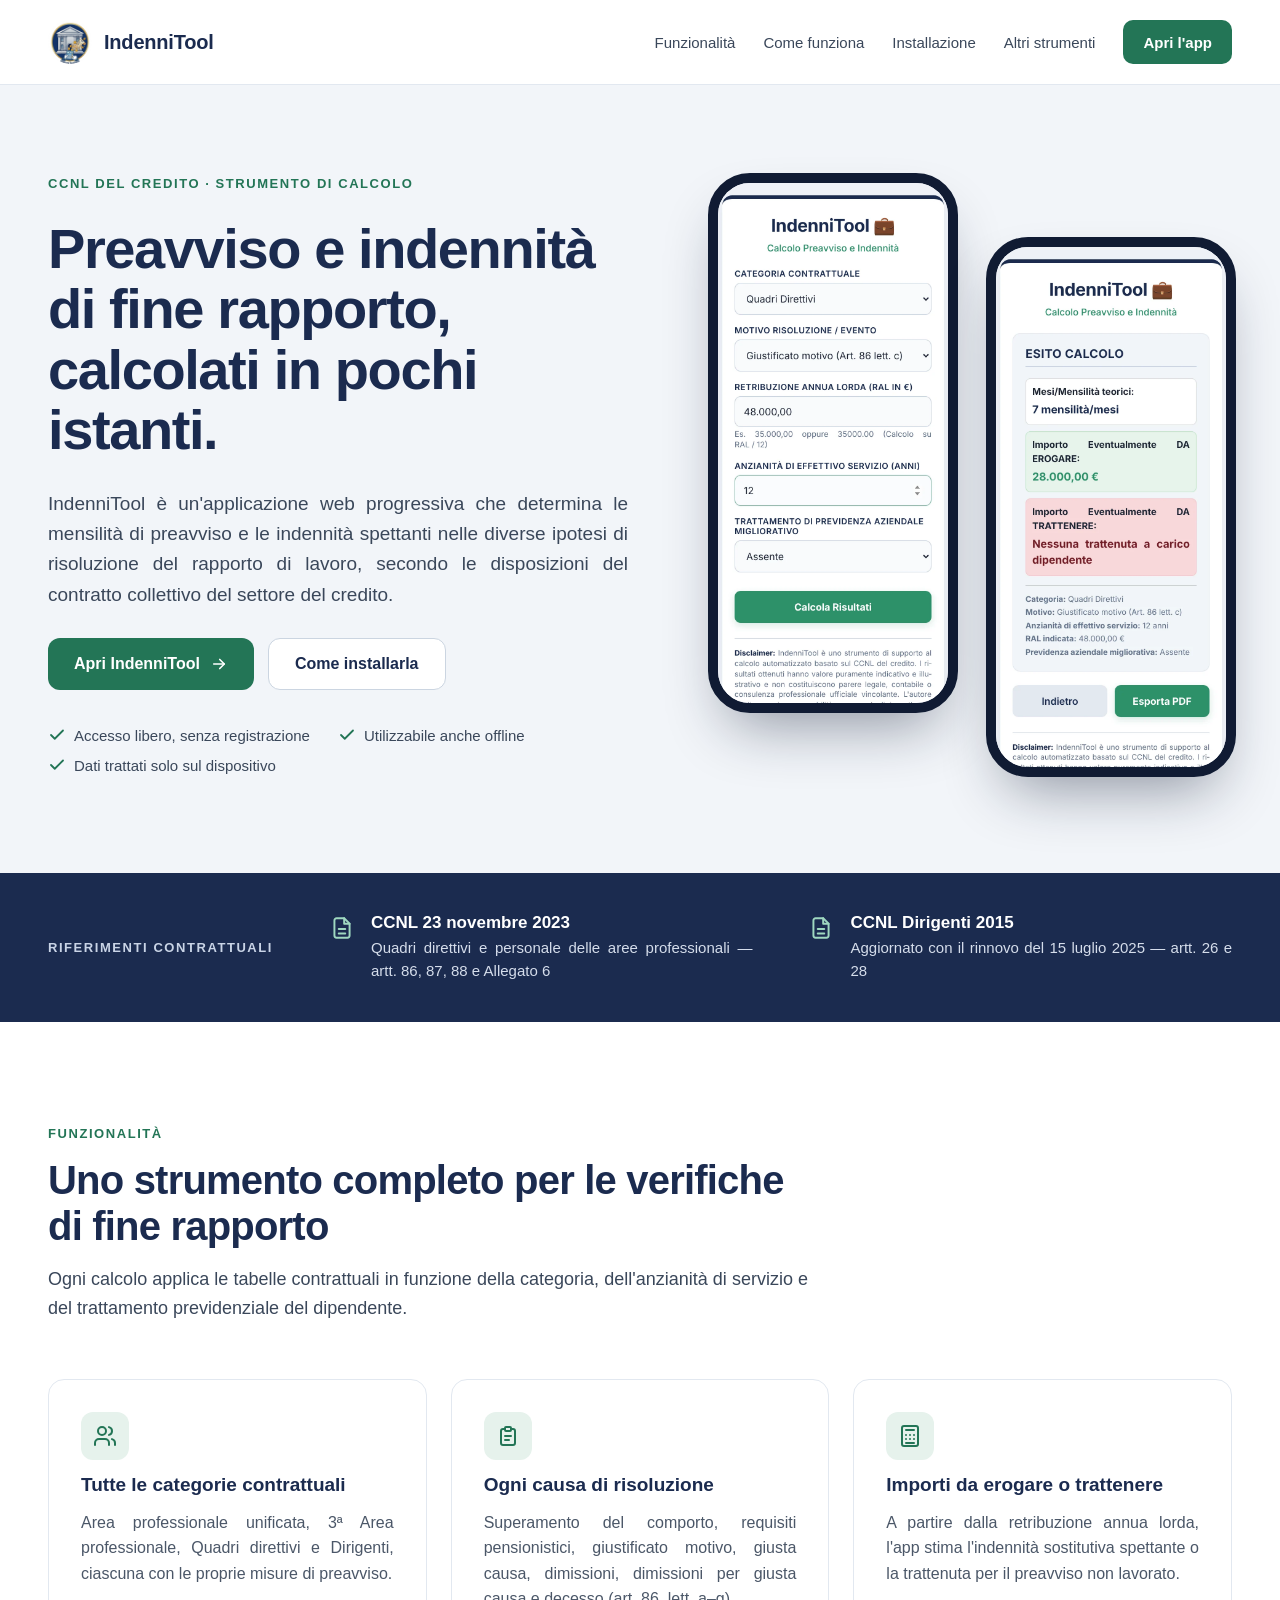
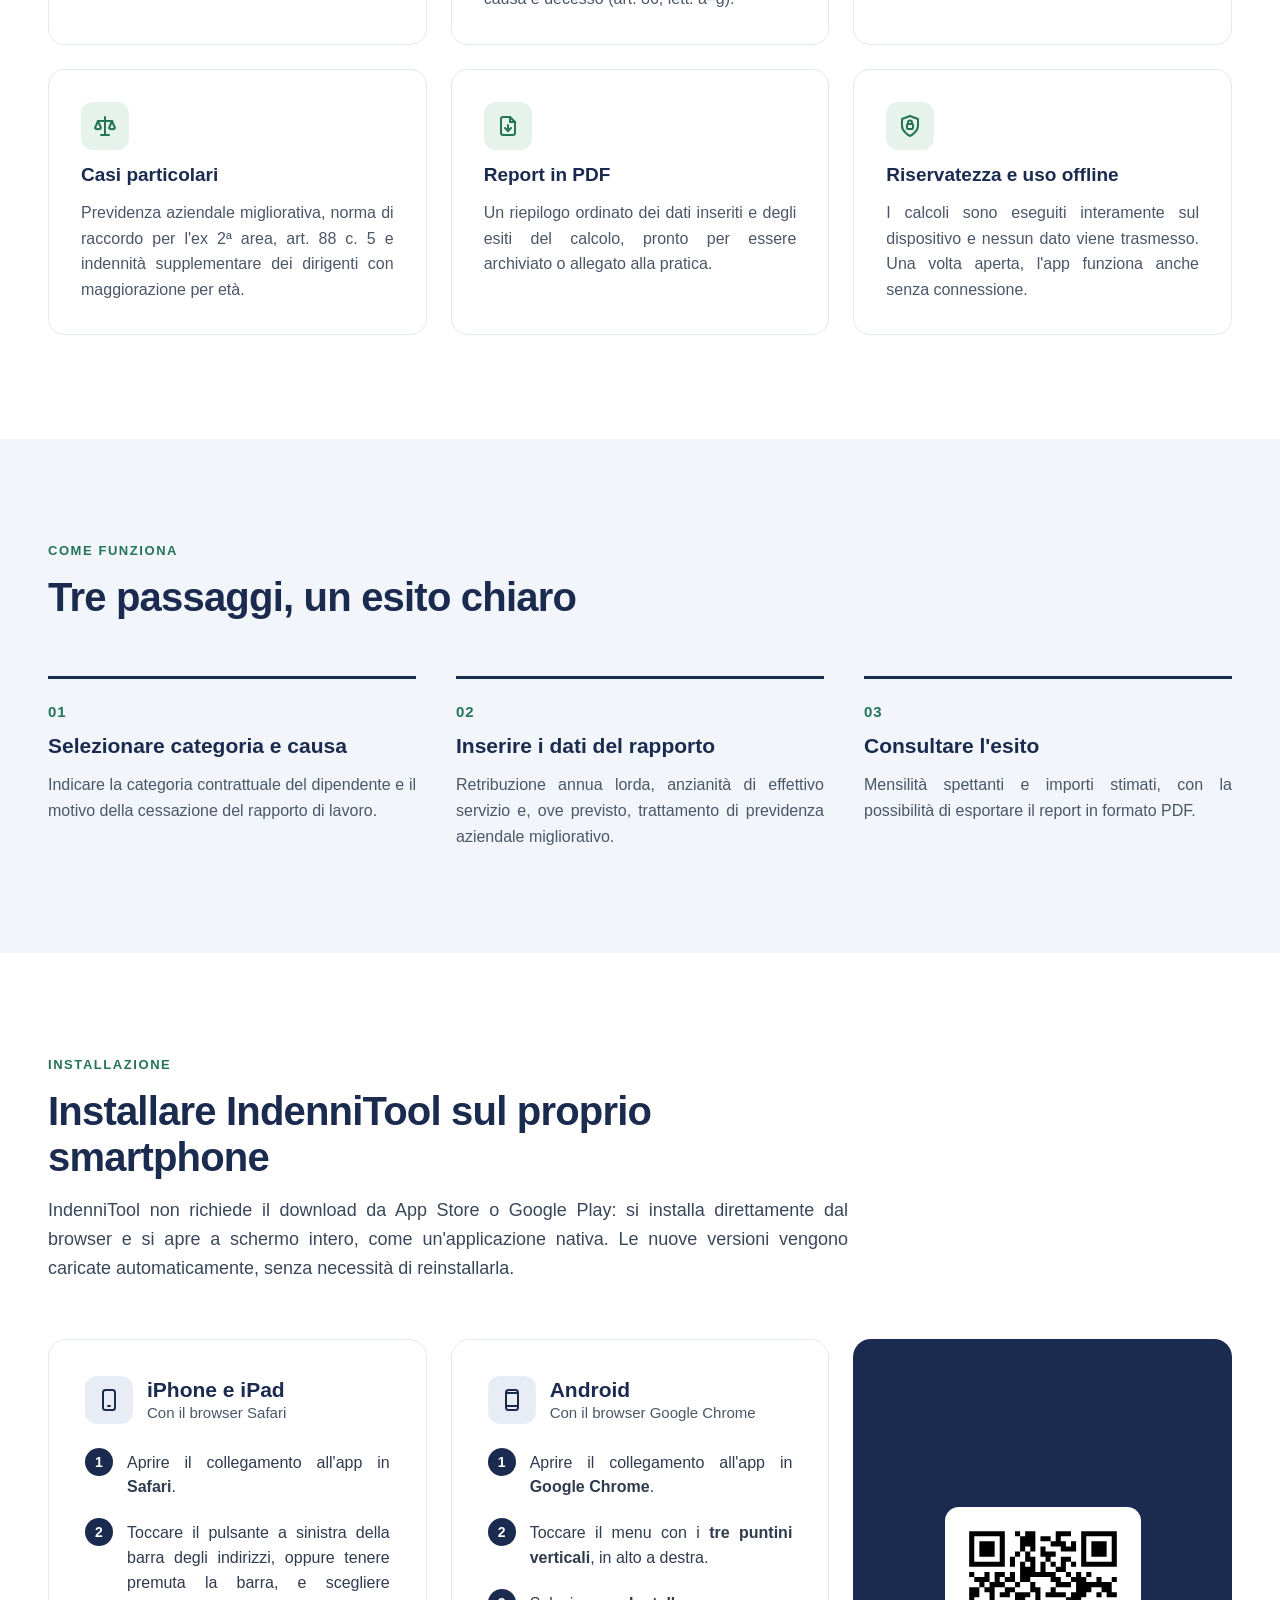
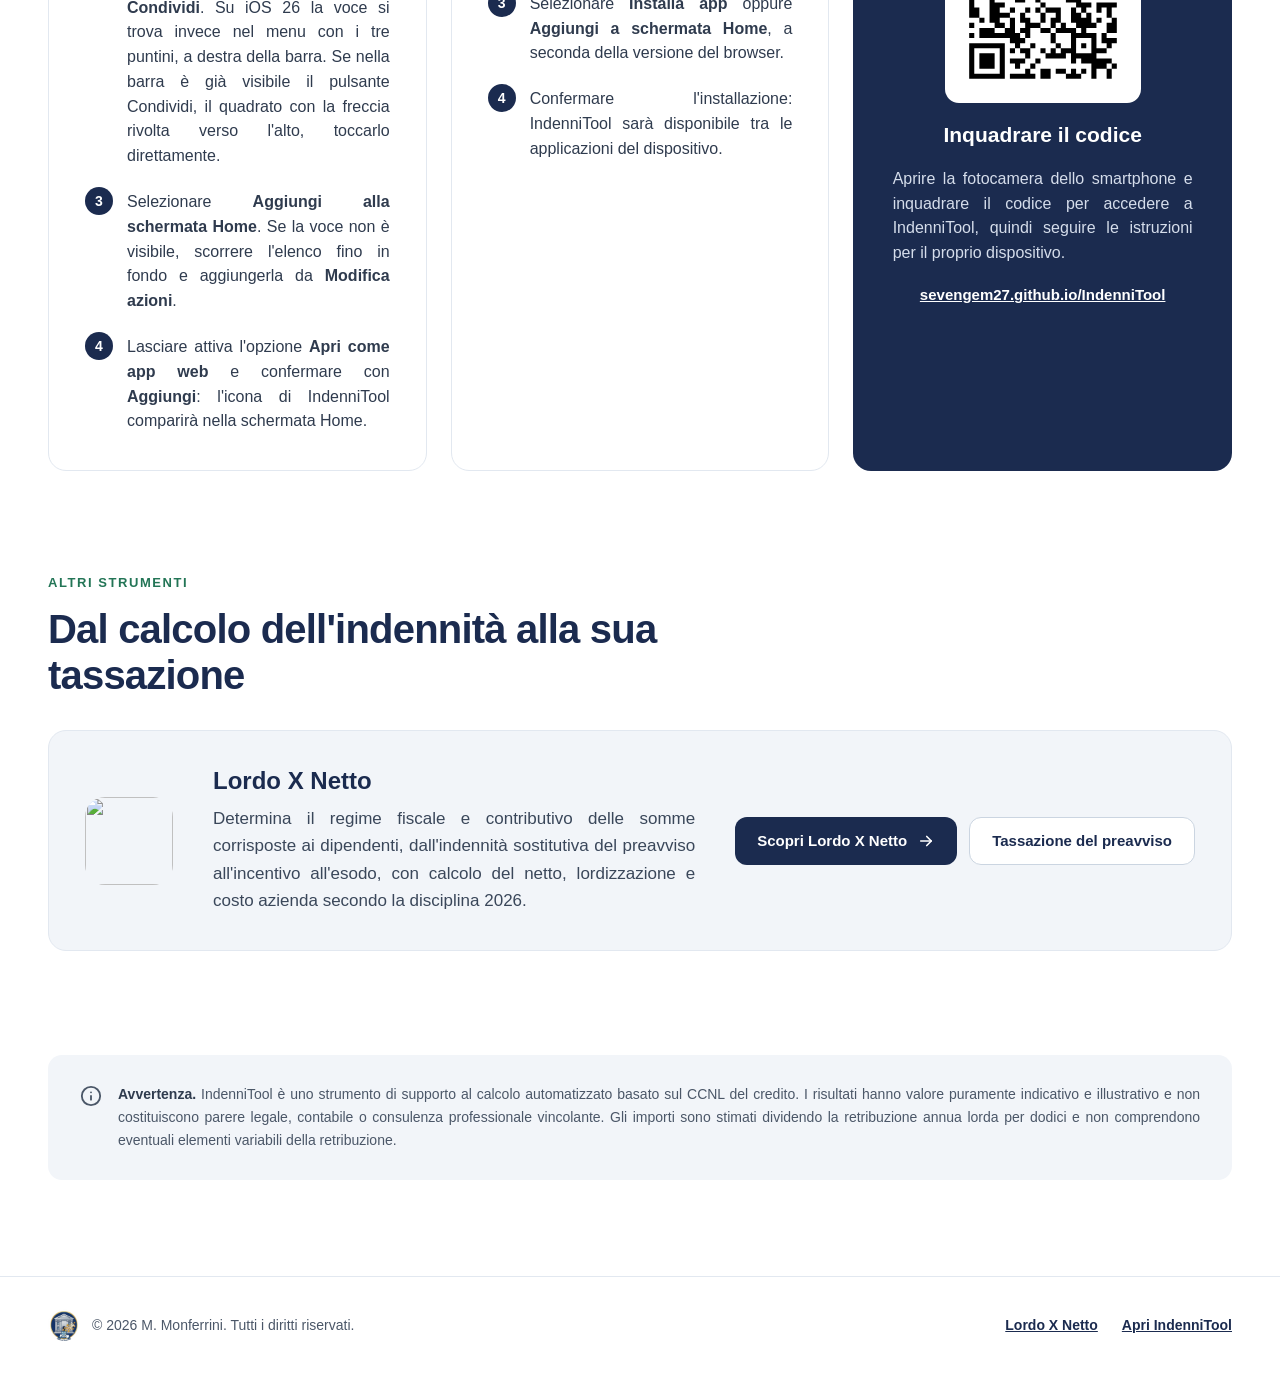
==== commit 8198d3d7: "Istruzioni di installazione aggiornate per Safari su iOS 27 In iOS 27 il pulsante con i tre puntini " ====
--- a/presentazione.html
+++ b/presentazione.html
@@ -240,7 +240,7 @@
 </li>
 <li style="display: flex; gap: 14px; align-items: flex-start">
 <span style="flex-shrink: 0; width: 28px; height: 28px; border-radius: 50%; background: #1B2B4F; color: #FFFFFF; font-size: 14px; font-weight: 700; display: flex; align-items: center; justify-content: center">2</span>
-<p style="margin: 3px 0 0; font-size: 16px; line-height: 1.55; color: #2F3B4E">Toccare il pulsante <strong>Condividi</strong>, il quadrato con la freccia rivolta verso l'alto. Nelle versioni più recenti di iOS si trova nel menu con i tre puntini, in basso a destra.</p>
+<p style="margin: 3px 0 0; font-size: 16px; line-height: 1.55; color: #2F3B4E">Toccare il pulsante a sinistra della barra degli indirizzi, oppure tenere premuta la barra, e scegliere <strong>Condividi</strong>. Su iOS 26 la voce si trova invece nel menu con i tre puntini, a destra della barra. Se nella barra è già visibile il pulsante Condividi, il quadrato con la freccia rivolta verso l'alto, toccarlo direttamente.</p>
 </li>
 <li style="display: flex; gap: 14px; align-items: flex-start">
 <span style="flex-shrink: 0; width: 28px; height: 28px; border-radius: 50%; background: #1B2B4F; color: #FFFFFF; font-size: 14px; font-weight: 700; display: flex; align-items: center; justify-content: center">3</span>
@@ -248,7 +248,7 @@
 </li>
 <li style="display: flex; gap: 14px; align-items: flex-start">
 <span style="flex-shrink: 0; width: 28px; height: 28px; border-radius: 50%; background: #1B2B4F; color: #FFFFFF; font-size: 14px; font-weight: 700; display: flex; align-items: center; justify-content: center">4</span>
-<p style="margin: 3px 0 0; font-size: 16px; line-height: 1.55; color: #2F3B4E">Confermare con <strong>Aggiungi</strong>: l'icona di IndenniTool comparirà nella schermata Home.</p>
+<p style="margin: 3px 0 0; font-size: 16px; line-height: 1.55; color: #2F3B4E">Lasciare attiva l'opzione <strong>Apri come app web</strong> e confermare con <strong>Aggiungi</strong>: l'icona di IndenniTool comparirà nella schermata Home.</p>
 </li>
 </ol>
 </div>
